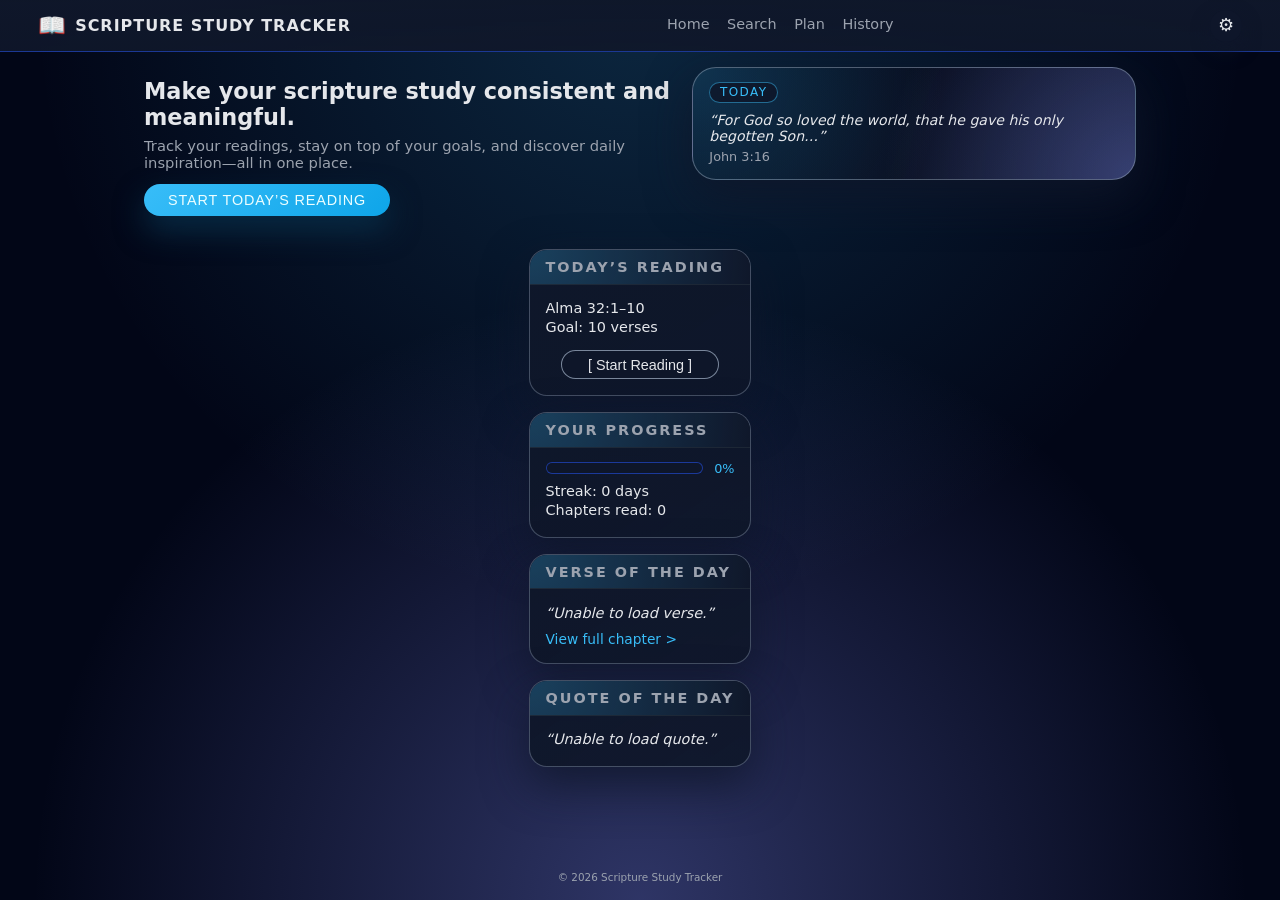
==== index.html @ de1ce5d8 "structure" ====
<!DOCTYPE html>
<html lang="en">
<head>
  <meta charset="UTF-8" />
  <meta name="viewport" content="width=device-width, initial-scale=1.0" />
  <title>Scripture Study Tracker – Home</title>
  <link rel="stylesheet" href="css/home.css" />
  <script src="js/home.js"></script>
</head>
<body>
  <!-- HEADER -->
  <header class="site-header">
    <div class="site-header__left">
      <span class="site-logo">📖</span>
      <span class="site-name">Scripture Study Tracker</span>
    </div>

    <!-- Desktop nav -->
    <nav class="site-nav" aria-label="Primary">
      <a href="index.html" class="site-nav__link">Home</a>
      <a href="search.html" class="site-nav__link">Search</a>
      <a href="plan.html" class="site-nav__link">Plan</a>
      <a href="history.html" class="site-nav__link">History</a>
    </nav>

    <!-- Mobile hamburger -->
    <button
      id="hamburger"
      class="hamburger"
      aria-label="Toggle navigation"
      aria-expanded="false"
    >
      <span></span>
      <span></span>
      <span></span>
    </button>

    <!-- Settings icon (always on far right) -->
    <button class="settings-btn" aria-label="Settings">
      ⚙
    </button>

    <!-- Mobile dropdown menu -->
    <nav id="mobile-menu" class="mobile-menu" aria-label="Mobile navigation">
      <a href="index.html" class="mobile-menu__link">Home</a>
      <a href="search.html" class="mobile-menu__link">Search</a>
      <a href="plan.html" class="mobile-menu__link">Plan</a>
      <a href="history.html" class="mobile-menu__link">History</a>
    </nav>
  </header>

  <!-- HERO -->
  <section class="hero">
    <div class="hero__content">
      <h1>Make your scripture study consistent and meaningful.</h1>
      <p>
        Track your readings, stay on top of your goals, and discover daily
        inspiration—all in one place.
      </p>
      <button id="hero-start-btn" class="btn-primary">
        Start Today’s Reading
      </button>
    </div>
    <div class="hero__image">
      <!-- You can replace this gradient block with an <img> later -->
      <div class="hero__image-inner">
        <span class="hero-badge">Today</span>
        <p class="hero-verse-preview">
          “For God so loved the world, that he gave his only begotten Son…”
        </p>
        <p class="hero-verse-ref">John 3:16</p>
      </div>
    </div>
  </section>

  <!-- MAIN CONTENT -->
  <main class="main">

    <!-- Today’s Reading -->
    <section class="card">
      <header class="card__header">
        <h2 class="card__title">Today’s Reading</h2>
      </header>
      <div class="card__body">
        <p id="today-ref">Alma 32:1–10</p>
        <p id="today-goal">Goal: 10 verses</p>

        <div class="card__center">
          <button id="btn-start-reading" class="btn-outline">
            [ Start Reading ]
          </button>
        </div>
      </div>
    </section>

    <!-- Your Progress -->
    <section class="card">
      <header class="card__header">
        <h2 class="card__title">Your Progress</h2>
      </header>
      <div class="card__body">
        <div class="progress-row">
          <div class="progress-bar">
            <div id="progress-fill" class="progress-bar__fill"></div>
          </div>
          <span id="progress-percent" class="progress-percent">0%</span>
        </div>
        <p id="streak-text">Streak: 0 days</p>
        <p id="chapters-text">Chapters read: 0</p>
      </div>
    </section>

    <!-- Verse of the Day -->
    <section class="card">
      <header class="card__header">
        <h2 class="card__title">Verse of the Day</h2>
      </header>
      <div class="card__body">
        <p id="verse-text" class="quote-text">“Scripture text preview…”</p>
        <p id="verse-ref">Mosiah 2:17</p>
        <a id="view-full-chapter" href="#" class="card__link">
          View full chapter &gt;
        </a>
      </div>
    </section>

    <!-- Quote of the Day -->
    <section class="card">
      <header class="card__header">
        <h2 class="card__title">Quote of the Day</h2>
      </header>
      <div class="card__body">
        <p id="quote-text" class="quote-text">“Quote text preview…”</p>
        <p id="quote-author">– Author</p>
      </div>
    </section>

  </main>

  <footer class="footer">
    <small>© 2026 Scripture Study Tracker</small>
  </footer>

</body>
</html>
---- css/home.css ----
:root {
  --bg: #020617;
  --bg-alt: #020617;
  --surface: rgba(15, 23, 42, 0.9);
  --surface-alt: rgba(15, 23, 42, 0.96);
  --border-soft: rgba(148, 163, 184, 0.4);
  --accent: #38bdf8;
  --accent-strong: #0ea5e9;
  --accent-soft: rgba(56, 189, 248, 0.25);
  --accent-soft-2: rgba(56, 189, 248, 0.1);
  --text-main: #e5e7eb;
  --text-muted: #9ca3af;
  --radius-lg: 18px;
  --radius-md: 12px;
  --shadow-soft: 0 18px 45px rgba(15, 23, 42, 0.8);
  --max-width: 1024px;
}

/* Reset */

*,
*::before,
*::after {
  box-sizing: border-box;
}

html,
body {
  margin: 0;
  padding: 0;
  font-family: system-ui, -apple-system, BlinkMacSystemFont, "Segoe UI",
    sans-serif;
  background:
    radial-gradient(circle at top, rgba(56, 189, 248, 0.18), transparent 55%),
    radial-gradient(circle at bottom, rgba(129, 140, 248, 0.35), transparent 55%),
    var(--bg);
  color: var(--text-main);
}

/* Layout */

body {
  min-height: 100vh;
  display: flex;
  flex-direction: column;
}

/* Header */

.site-header {
  position: sticky;
  top: 0;
  z-index: 30;
  display: flex;
  align-items: center;
  justify-content: space-between;
  gap: 0.75rem;
  padding: 0.6rem 1rem;
  background: linear-gradient(
    to bottom,
    rgba(15, 23, 42, 0.98),
    rgba(15, 23, 42, 0.92)
  );
  border-bottom: 1px solid rgba(30, 64, 175, 0.8);
}

.site-header__left {
  display: flex;
  align-items: center;
  gap: 0.55rem;
}

.site-logo {
  font-size: 1.4rem;
}

.site-name {
  font-size: 1rem;
  font-weight: 600;
  letter-spacing: 0.06em;
  text-transform: uppercase;
}

/* Desktop nav */

.site-nav {
  display: none;
  align-items: center;
  gap: 1.1rem;
}

.site-nav__link {
  text-decoration: none;
  font-size: 0.9rem;
  color: var(--text-muted);
  position: relative;
  padding-bottom: 0.15rem;
}

.site-nav__link::after {
  content: "";
  position: absolute;
  left: 0;
  bottom: -3px;
  width: 0%;
  height: 2px;
  border-radius: 999px;
  background: linear-gradient(90deg, var(--accent), var(--accent-strong));
  transition: width 0.18s ease-out;
}

.site-nav__link:hover::after {
  width: 100%;
}

.site-nav__link--active {
  color: var(--accent);
}

.site-nav__link--active::after {
  width: 100%;
}

/* Hamburger (mobile only) */

.hamburger {
  display: inline-flex;
  flex-direction: column;
  justify-content: center;
  gap: 4px;
  width: 32px;
  height: 32px;
  border-radius: 999px;
  border: 1px solid rgba(148, 163, 184, 0.5);
  background: rgba(15, 23, 42, 0.9);
  cursor: pointer;
  padding: 5px;
}

.hamburger span {
  display: block;
  height: 2px;
  width: 100%;
  border-radius: 999px;
  background: #e5e7eb;
  transition: transform 0.18s ease-out, opacity 0.18s ease-out;
}

/* Hamburger open state */

.hamburger--open span:nth-child(1) {
  transform: translateY(4px) rotate(45deg);
}
.hamburger--open span:nth-child(2) {
  opacity: 0;
}
.hamburger--open span:nth-child(3) {
  transform: translateY(-4px) rotate(-45deg);
}

/* Settings btn */

.settings-btn {
  border: none;
  border-radius: 999px;
  width: 32px;
  height: 32px;
  font-size: 1.1rem;
  background: rgba(15, 23, 42, 0.8);
  color: var(--text-main);
  display: inline-flex;
  align-items: center;
  justify-content: center;
  box-shadow: 0 8px 18px rgba(15, 23, 42, 0.8);
  cursor: pointer;
}

/* Mobile menu */

.mobile-menu {
  position: absolute;
  left: 0;
  right: 0;
  top: 100%;
  background: rgba(15, 23, 42, 0.98);
  border-bottom: 1px solid rgba(30, 64, 175, 0.7);
  display: none;
  flex-direction: column;
}

.mobile-menu--open {
  display: flex;
}

.mobile-menu__link {
  padding: 0.7rem 1.1rem;
  text-decoration: none;
  font-size: 0.95rem;
  color: var(--text-muted);
  border-top: 1px solid rgba(30, 64, 175, 0.4);
}

.mobile-menu__link--active,
.mobile-menu__link:hover {
  background: rgba(15, 23, 42, 0.96);
  color: var(--accent);
}

/* Hero */

.hero {
  max-width: var(--max-width);
  margin: 0.75rem auto 0.4rem;
  padding: 0 1rem;
  display: grid;
  grid-template-columns: 1.2fr 1fr;
  gap: 1rem;
  align-items: center;
}

.hero__content h1 {
  font-size: 1.4rem;
  margin: 0 0 0.45rem;
}

.hero__content p {
  margin: 0 0 0.8rem;
  font-size: 0.92rem;
  color: var(--text-muted);
}

.btn-primary {
  border-radius: 999px;
  border: none;
  padding: 0.5rem 1.5rem;
  font-size: 0.9rem;
  letter-spacing: 0.06em;
  text-transform: uppercase;
  background: linear-gradient(135deg, var(--accent), var(--accent-strong));
  color: #ecfeff;
  cursor: pointer;
  box-shadow: 0 14px 30px rgba(8, 47, 73, 0.9);
}

/* Hero image block */

.hero__image {
  position: relative;
  min-height: 160px;
}

.hero__image-inner {
  position: relative;
  width: 100%;
  height: 100%;
  border-radius: 24px;
  background:
    radial-gradient(circle at top left, rgba(56, 189, 248, 0.25), transparent 55%),
    radial-gradient(circle at bottom right, rgba(129, 140, 248, 0.35), transparent 55%),
    linear-gradient(135deg, #020617, #0f172a);
  border: 1px solid rgba(148, 163, 184, 0.5);
  box-shadow: var(--shadow-soft);
  padding: 0.9rem 1rem;
  display: flex;
  flex-direction: column;
  justify-content: space-between;
}

.hero-badge {
  align-self: flex-start;
  padding: 0.15rem 0.6rem;
  border-radius: 999px;
  font-size: 0.75rem;
  letter-spacing: 0.12em;
  text-transform: uppercase;
  color: var(--accent);
  background: rgba(15, 23, 42, 0.85);
  border: 1px solid rgba(56, 189, 248, 0.5);
}

.hero-verse-preview {
  font-size: 0.88rem;
  font-style: italic;
  margin: 0.6rem 0 0.3rem;
}

.hero-verse-ref {
  font-size: 0.8rem;
  color: var(--text-muted);
  margin: 0;
}

/* Main content */

.main {
  flex: 1;
  max-width: 600px;
  margin: 0.4rem auto 1.5rem;
  padding: 0 1rem;
}

/* Cards */

.card {
  border-radius: var(--radius-lg);
  border: 1px solid var(--border-soft);
  background: linear-gradient(
    145deg,
    rgba(15, 23, 42, 0.96),
    rgba(15, 23, 42, 0.92)
  );
  box-shadow: var(--shadow-soft);
  overflow: hidden;
  margin-bottom: 1rem;
}

.card__header {
  padding: 0.55rem 1rem;
  border-bottom: 1px solid rgba(31, 41, 55, 0.9);
  background: radial-gradient(circle at top left, var(--accent-soft), transparent),
    rgba(15, 23, 42, 0.96);
}

.card__title {
  margin: 0;
  font-size: 0.9rem;
  letter-spacing: 0.14em;
  text-transform: uppercase;
  color: var(--text-muted);
}

.card__body {
  padding: 0.8rem 1rem 1rem;
  font-size: 0.9rem;
}

.card__body p {
  margin: 0.18rem 0;
}

.card__center {
  margin-top: 0.95rem;
  display: flex;
  justify-content: center;
}

/* Outline button for card */

.btn-outline {
  border-radius: 999px;
  border: 1px solid rgba(148, 163, 184, 0.8);
  background: rgba(15, 23, 42, 0.9);
  color: var(--text-main);
  padding: 0.35rem 1.6rem;
  font-size: 0.9rem;
  cursor: pointer;
}

/* Progress */

.progress-row {
  display: flex;
  align-items: center;
  gap: 0.7rem;
  margin-bottom: 0.45rem;
}

.progress-bar {
  flex: 1;
  border-radius: 999px;
  background: rgba(15, 23, 42, 0.9);
  border: 1px solid rgba(30, 64, 175, 0.85);
  padding: 1px;
  overflow: hidden;
}

.progress-bar__fill {
  height: 8px;
  border-radius: 999px;
  width: 0%;
  background: linear-gradient(90deg, #22c55e, #eab308, #f97316);
  box-shadow: 0 0 0 1px rgba(15, 23, 42, 0.6);
  transition: width 0.3s ease-out;
}

.progress-percent {
  font-size: 0.8rem;
  color: var(--accent);
}

/* Verse / quote */

.quote-text {
  font-style: italic;
}

.card__link {
  display: inline-block;
  margin-top: 0.45rem;
  font-size: 0.86rem;
  color: var(--accent);
  text-decoration: none;
}

.card__link:hover {
  text-decoration: underline;
}

/* Footer */

.footer {
  text-align: center;
  padding: 0.6rem 1rem 1rem;
  font-size: 0.78rem;
  color: var(--text-muted);
}

/* Responsive behaviour */

@media (max-width: 767px) {
  .site-nav {
    display: none;
  }

  .hero {
    grid-template-columns: 1fr;
    gap: 0.9rem;
  }

  .hero__image {
    order: -1;
  }
}

@media (min-width: 768px) {
  .site-header {
    padding-inline: 2.4rem;
  }

  .site-nav {
    display: flex;
  }

  .hamburger {
    display: none;
  }

  .mobile-menu {
    display: none !important;
  }

  .hero {
    margin-top: 0.9rem;
  }

  .main {
    margin-top: 1rem;
  }
}
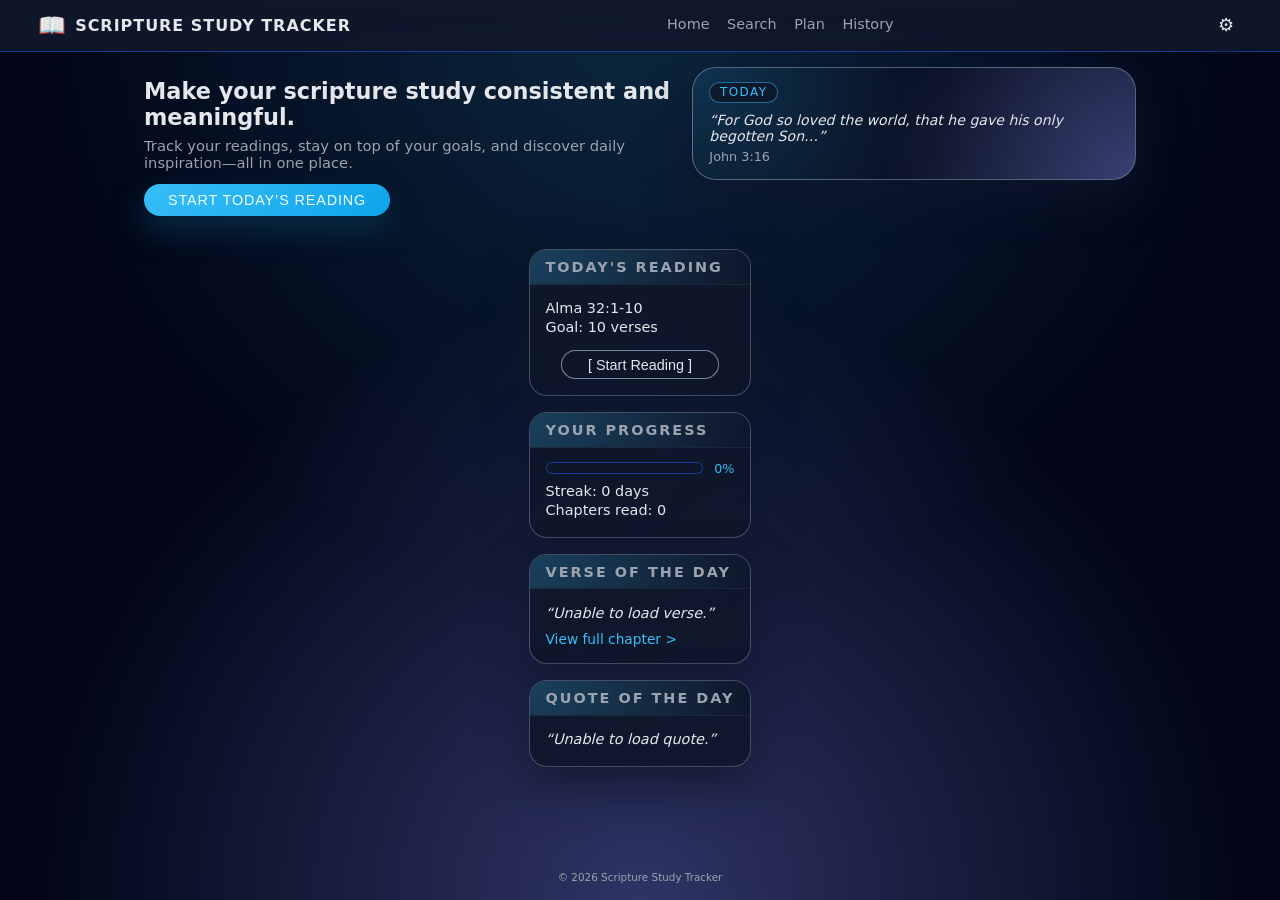
==== commit 240a14b8: "1" ====
--- a/index.html
+++ b/index.html
@@ -79,10 +79,10 @@
     <!-- Today’s Reading -->
     <section class="card">
       <header class="card__header">
-        <h2 class="card__title">Today’s Reading</h2>
+        <h2 class="card__title">Today's Reading</h2>
       </header>
       <div class="card__body">
-        <p id="today-ref">Alma 32:1–10</p>
+        <p id="today-ref">Alma 32:1-10</p>
         <p id="today-goal">Goal: 10 verses</p>
 
         <div class="card__center">
@@ -131,7 +131,7 @@
       </header>
       <div class="card__body">
         <p id="quote-text" class="quote-text">“Quote text preview…”</p>
-        <p id="quote-author">– Author</p>
+        <p id="quote-author">- Author</p>
       </div>
     </section>
 
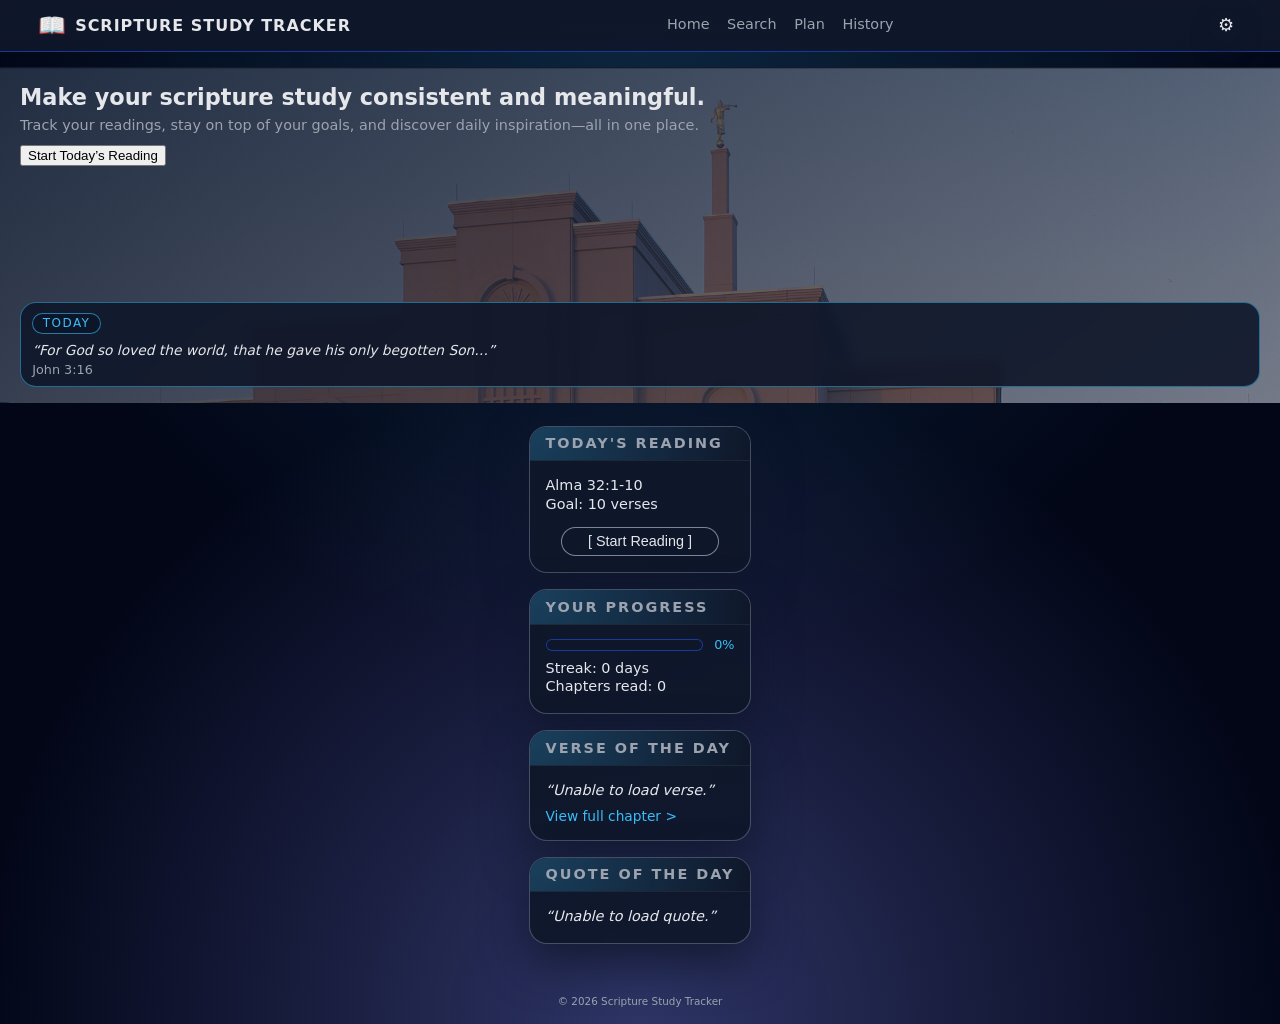
==== commit 85bead2c: "ff" ====
--- a/index.html
+++ b/index.html
@@ -49,8 +49,17 @@
     </nav>
   </header>
 
-  <!-- HERO -->
-  <section class="hero">
+<!-- HERO -->
+<section class="hero">
+  <!-- Background image -->
+  <img
+    src="images/hero.png"
+    alt="Temple silhouette at sunrise"
+    class="hero__img"
+  />
+
+  <!-- Dark overlay with content on top of the image -->
+  <div class="hero__overlay">
     <div class="hero__content">
       <h1>Make your scripture study consistent and meaningful.</h1>
       <p>
@@ -61,17 +70,16 @@
         Start Today’s Reading
       </button>
     </div>
-    <div class="hero__image">
-      <!-- You can replace this gradient block with an <img> later -->
-      <div class="hero__image-inner">
-        <span class="hero-badge">Today</span>
-        <p class="hero-verse-preview">
-          “For God so loved the world, that he gave his only begotten Son…”
-        </p>
-        <p class="hero-verse-ref">John 3:16</p>
-      </div>
+
+    <div class="hero__badge-card">
+      <span class="hero-badge">Today</span>
+      <p class="hero-verse-preview">
+        “For God so loved the world, that he gave his only begotten Son…”
+      </p>
+      <p class="hero-verse-ref">John 3:16</p>
     </div>
-  </section>
+  </div>
+</section>
 
   <!-- MAIN CONTENT -->
   <main class="main">
--- a/css/home.css
+++ b/css/home.css
@@ -206,68 +206,65 @@
   color: var(--accent);
 }
 
-/* Hero */
-
 .hero {
-  max-width: var(--max-width);
-  margin: 0.75rem auto 0.4rem;
-  padding: 0 1rem;
-  display: grid;
-  grid-template-columns: 1.2fr 1fr;
-  gap: 1rem;
-  align-items: center;
-}
+  width: 100%;
+  margin: 0.75rem 0 0.4rem;
+  min-height: 240px;
+  position: relative;
+  overflow: hidden;
+}
+
+/* Image spans full section */
+
+.hero__img {
+  width: 100%;
+  height: 100%;
+  object-fit: cover;
+  display: block;
+}
+
+/* Overlay layer on top of image */
+
+.hero__overlay {
+  position: absolute;
+  inset: 0;
+  background: linear-gradient(
+    135deg,
+    rgba(15, 23, 42, 0.85),
+    rgba(15, 23, 42, 0.45)
+  );
+  display: flex;
+  flex-direction: column;
+  justify-content: space-between;
+  padding: 1.1rem 1.25rem 1rem;
+}
+
+/* Text content */
 
 .hero__content h1 {
   font-size: 1.4rem;
-  margin: 0 0 0.45rem;
+  margin: 0 0 0.4rem;
 }
 
 .hero__content p {
   margin: 0 0 0.8rem;
-  font-size: 0.92rem;
-  color: var(--text-muted);
-}
-
-.btn-primary {
-  border-radius: 999px;
-  border: none;
-  padding: 0.5rem 1.5rem;
   font-size: 0.9rem;
-  letter-spacing: 0.06em;
-  text-transform: uppercase;
-  background: linear-gradient(135deg, var(--accent), var(--accent-strong));
-  color: #ecfeff;
-  cursor: pointer;
-  box-shadow: 0 14px 30px rgba(8, 47, 73, 0.9);
-}
-
-/* Hero image block */
-
-.hero__image {
-  position: relative;
-  min-height: 160px;
-}
-
-.hero__image-inner {
-  position: relative;
-  width: 100%;
-  height: 100%;
-  border-radius: 24px;
-  background:
-    radial-gradient(circle at top left, rgba(56, 189, 248, 0.25), transparent 55%),
-    radial-gradient(circle at bottom right, rgba(129, 140, 248, 0.35), transparent 55%),
-    linear-gradient(135deg, #020617, #0f172a);
-  border: 1px solid rgba(148, 163, 184, 0.5);
-  box-shadow: var(--shadow-soft);
-  padding: 0.9rem 1rem;
-  display: flex;
-  flex-direction: column;
-  justify-content: space-between;
+  color: var(--text-muted);
+}
+
+/* Bottom badge card */
+
+.hero__badge-card {
+  align-self: stretch;
+  padding: 0.6rem 0.7rem;
+  border-radius: 16px;
+  background: rgba(15, 23, 42, 0.9);
+  border: 1px solid rgba(56, 189, 248, 0.5);
+  backdrop-filter: blur(6px);
 }
 
 .hero-badge {
-  align-self: flex-start;
+  display: inline-block;
   padding: 0.15rem 0.6rem;
   border-radius: 999px;
   font-size: 0.75rem;
@@ -275,19 +272,25 @@
   text-transform: uppercase;
   color: var(--accent);
   background: rgba(15, 23, 42, 0.85);
-  border: 1px solid rgba(56, 189, 248, 0.5);
+  border: 1px solid rgba(56, 189, 248, 0.6);
 }
 
 .hero-verse-preview {
-  font-size: 0.88rem;
+  font-size: 0.86rem;
   font-style: italic;
-  margin: 0.6rem 0 0.3rem;
+  margin: 0.5rem 0 0.25rem;
 }
 
 .hero-verse-ref {
   font-size: 0.8rem;
   color: var(--text-muted);
   margin: 0;
+}
+
+@media (max-width: 767px) {
+  .hero {
+    min-height: 280px;
+  }
 }
 
 /* Main content */
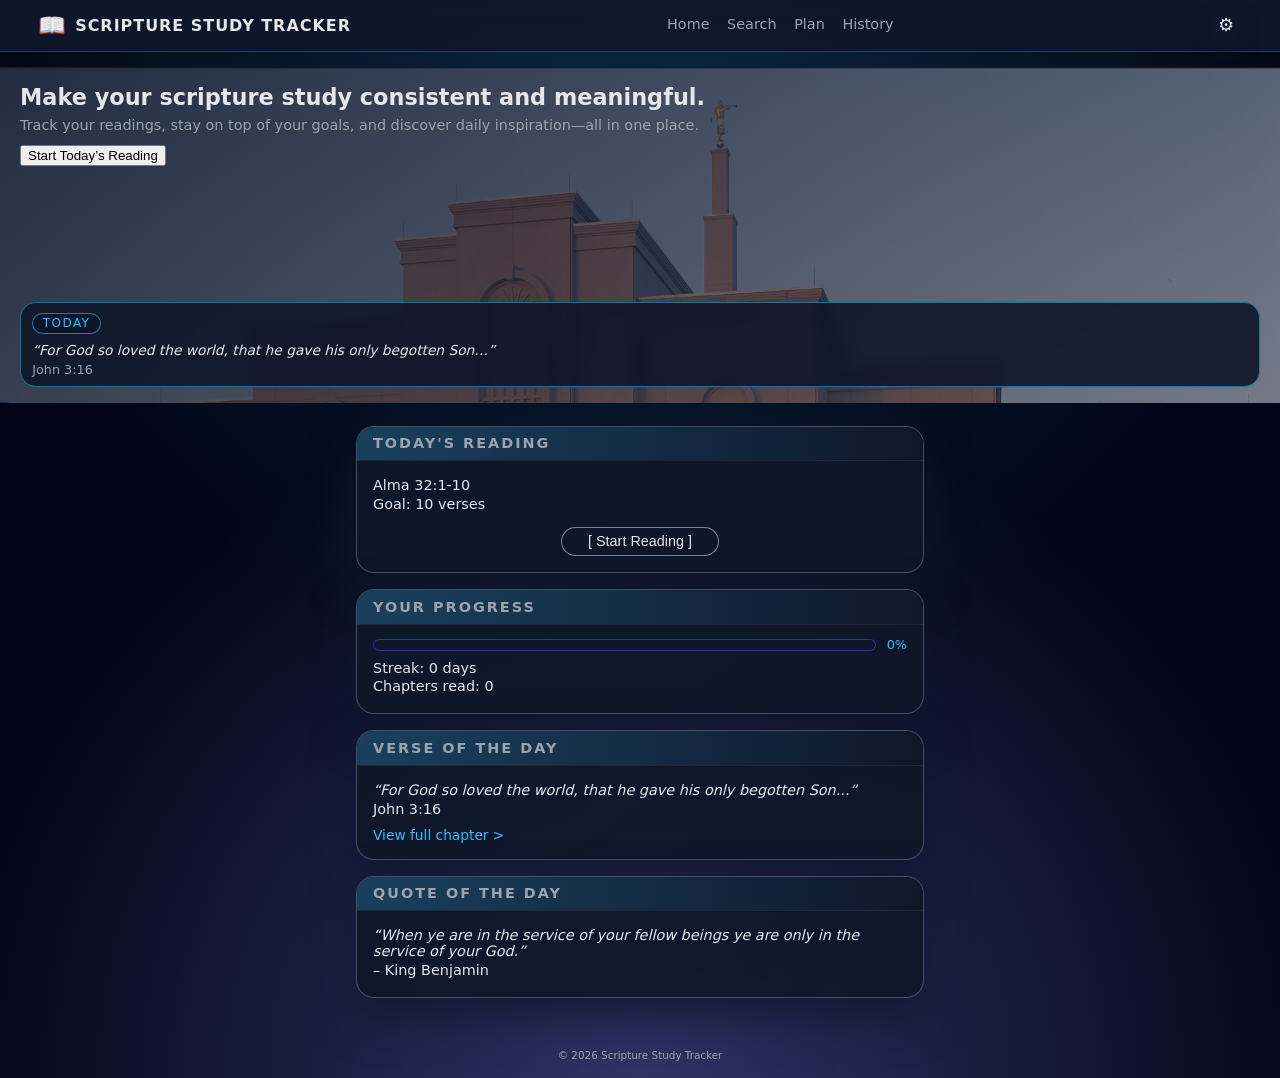
==== commit 26a8b0df: "corrections" ====
--- a/index.html
+++ b/index.html
@@ -36,9 +36,13 @@
     </button>
 
     <!-- Settings icon (always on far right) -->
-    <button class="settings-btn" aria-label="Settings">
-      ⚙
-    </button>
+   <button
+  class="settings-btn"
+  aria-label="Settings"
+  onclick="window.location.href='settings.html'"
+>
+  ⚙
+</button>
 
     <!-- Mobile dropdown menu -->
     <nav id="mobile-menu" class="mobile-menu" aria-label="Mobile navigation">
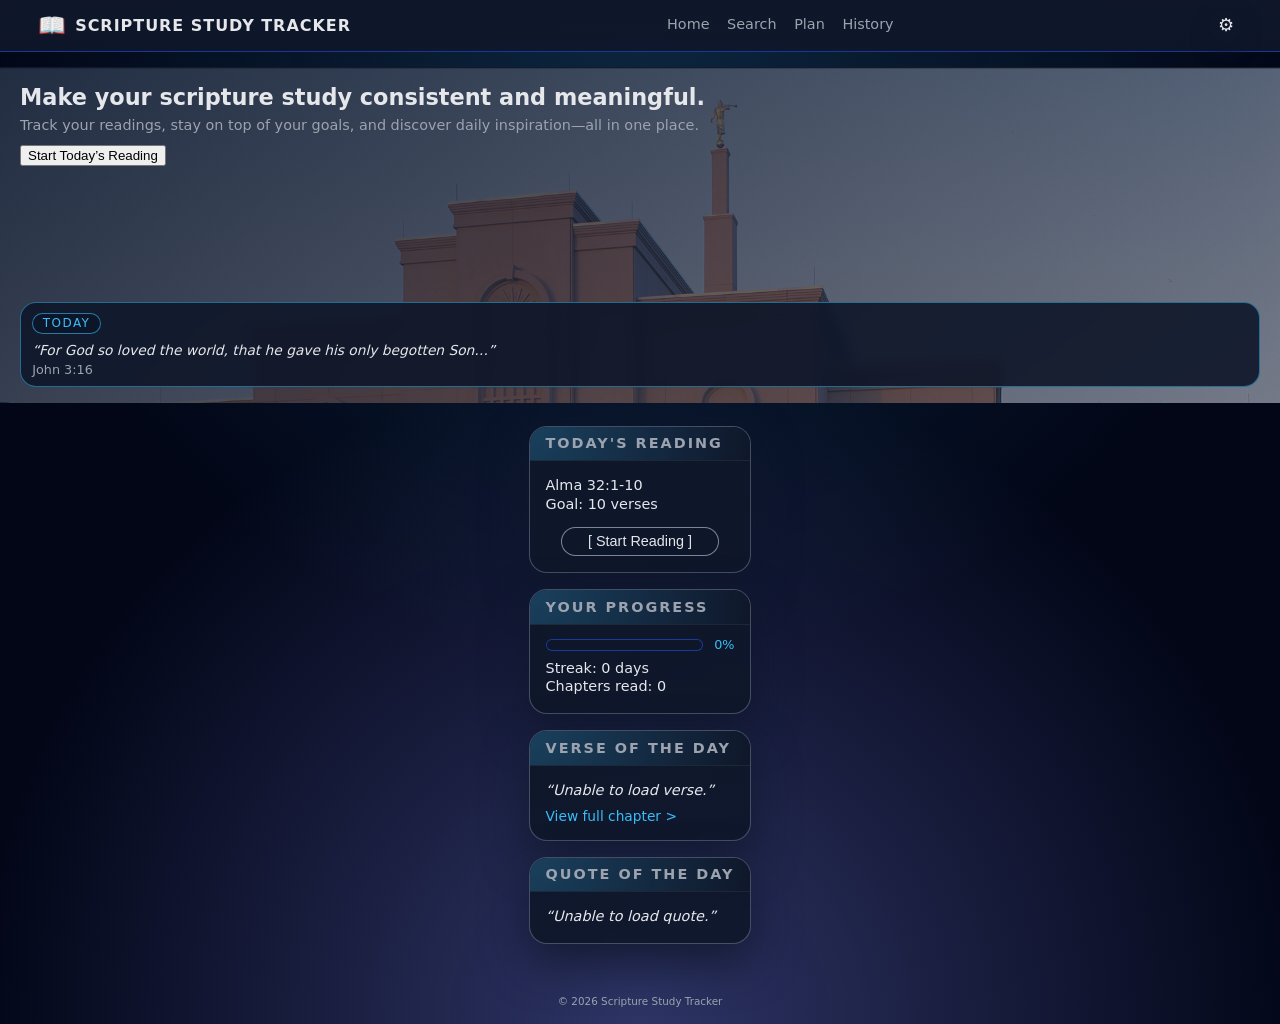
==== commit 35a0b4eb: "corrections2" ====
--- a/index.html
+++ b/index.html
@@ -6,6 +6,8 @@
   <title>Scripture Study Tracker – Home</title>
   <link rel="stylesheet" href="css/home.css" />
   <script src="js/home.js"></script>
+  <script type="module">import { getHistory } from "./js/history_helper.js"; getHistory();</script>
+  
 </head>
 <body>
   <!-- HEADER -->
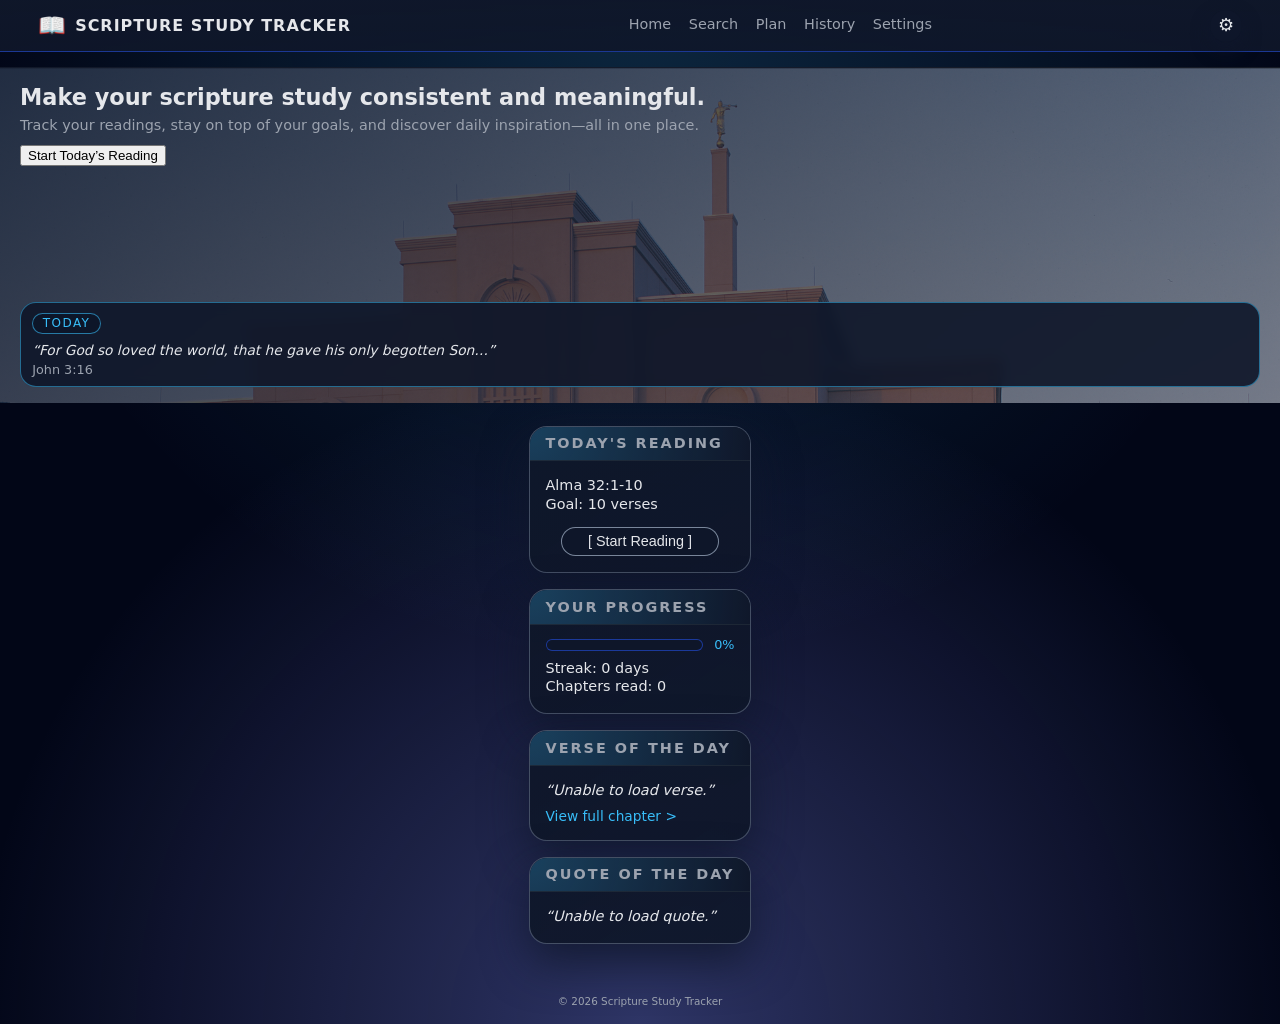
==== commit f9c37d22: "vv" ====
--- a/index.html
+++ b/index.html
@@ -7,53 +7,56 @@
   <link rel="stylesheet" href="css/home.css" />
   <script src="js/home.js"></script>
   <script type="module">import { getHistory } from "./js/history_helper.js"; getHistory();</script>
+  <script src="js/app.js" defer></script>
   
 </head>
 <body>
-  <!-- HEADER -->
-  <header class="site-header">
-    <div class="site-header__left">
-      <span class="site-logo">📖</span>
-      <span class="site-name">Scripture Study Tracker</span>
-    </div>
+ <!-- HEADER -->
+<header class="site-header">
+  <div class="site-header__left">
+    <span class="site-logo">📖</span>
+    <span class="site-name">Scripture Study Tracker</span>
+  </div>
 
-    <!-- Desktop nav -->
-    <nav class="site-nav" aria-label="Primary">
-      <a href="index.html" class="site-nav__link">Home</a>
-      <a href="search.html" class="site-nav__link">Search</a>
-      <a href="plan.html" class="site-nav__link">Plan</a>
-      <a href="history.html" class="site-nav__link">History</a>
-    </nav>
+  <!-- Desktop nav -->
+  <nav class="site-nav" aria-label="Primary">
+    <a href="index.html" class="site-nav__link">Home</a>
+    <a href="search.html" class="site-nav__link">Search</a>
+    <a href="plan.html" class="site-nav__link">Plan</a>
+    <a href="history.html" class="site-nav__link">History</a>
+    <a href="settings.html" class="site-nav__link">Settings</a>
+  </nav>
 
-    <!-- Mobile hamburger -->
-    <button
-      id="hamburger"
-      class="hamburger"
-      aria-label="Toggle navigation"
-      aria-expanded="false"
-    >
-      <span></span>
-      <span></span>
-      <span></span>
-    </button>
+  <!-- Mobile hamburger -->
+  <button
+    id="hamburger"
+    class="hamburger"
+    aria-label="Toggle navigation"
+    aria-expanded="false"
+  >
+    <span></span>
+    <span></span>
+    <span></span>
+  </button>
 
-    <!-- Settings icon (always on far right) -->
-   <button
-  class="settings-btn"
-  aria-label="Settings"
-  onclick="window.location.href='settings.html'"
->
-  ⚙
-</button>
+  <!-- Settings icon -->
+  <button
+    class="settings-btn"
+    aria-label="Settings"
+    onclick="window.location.href='settings.html'"
+  >
+    ⚙
+  </button>
 
-    <!-- Mobile dropdown menu -->
-    <nav id="mobile-menu" class="mobile-menu" aria-label="Mobile navigation">
-      <a href="index.html" class="mobile-menu__link">Home</a>
-      <a href="search.html" class="mobile-menu__link">Search</a>
-      <a href="plan.html" class="mobile-menu__link">Plan</a>
-      <a href="history.html" class="mobile-menu__link">History</a>
-    </nav>
-  </header>
+  <!-- Mobile dropdown menu -->
+  <nav id="mobile-menu" class="mobile-menu" aria-label="Mobile navigation">
+    <a href="index.html" class="mobile-menu__link">Home</a>
+    <a href="search.html" class="mobile-menu__link">Search</a>
+    <a href="plan.html" class="mobile-menu__link">Plan</a>
+    <a href="history.html" class="mobile-menu__link">History</a>
+    <a href="settings.html" class="mobile-menu__link">Settings</a>
+  </nav>
+</header>
 
 <!-- HERO -->
 <section class="hero">
